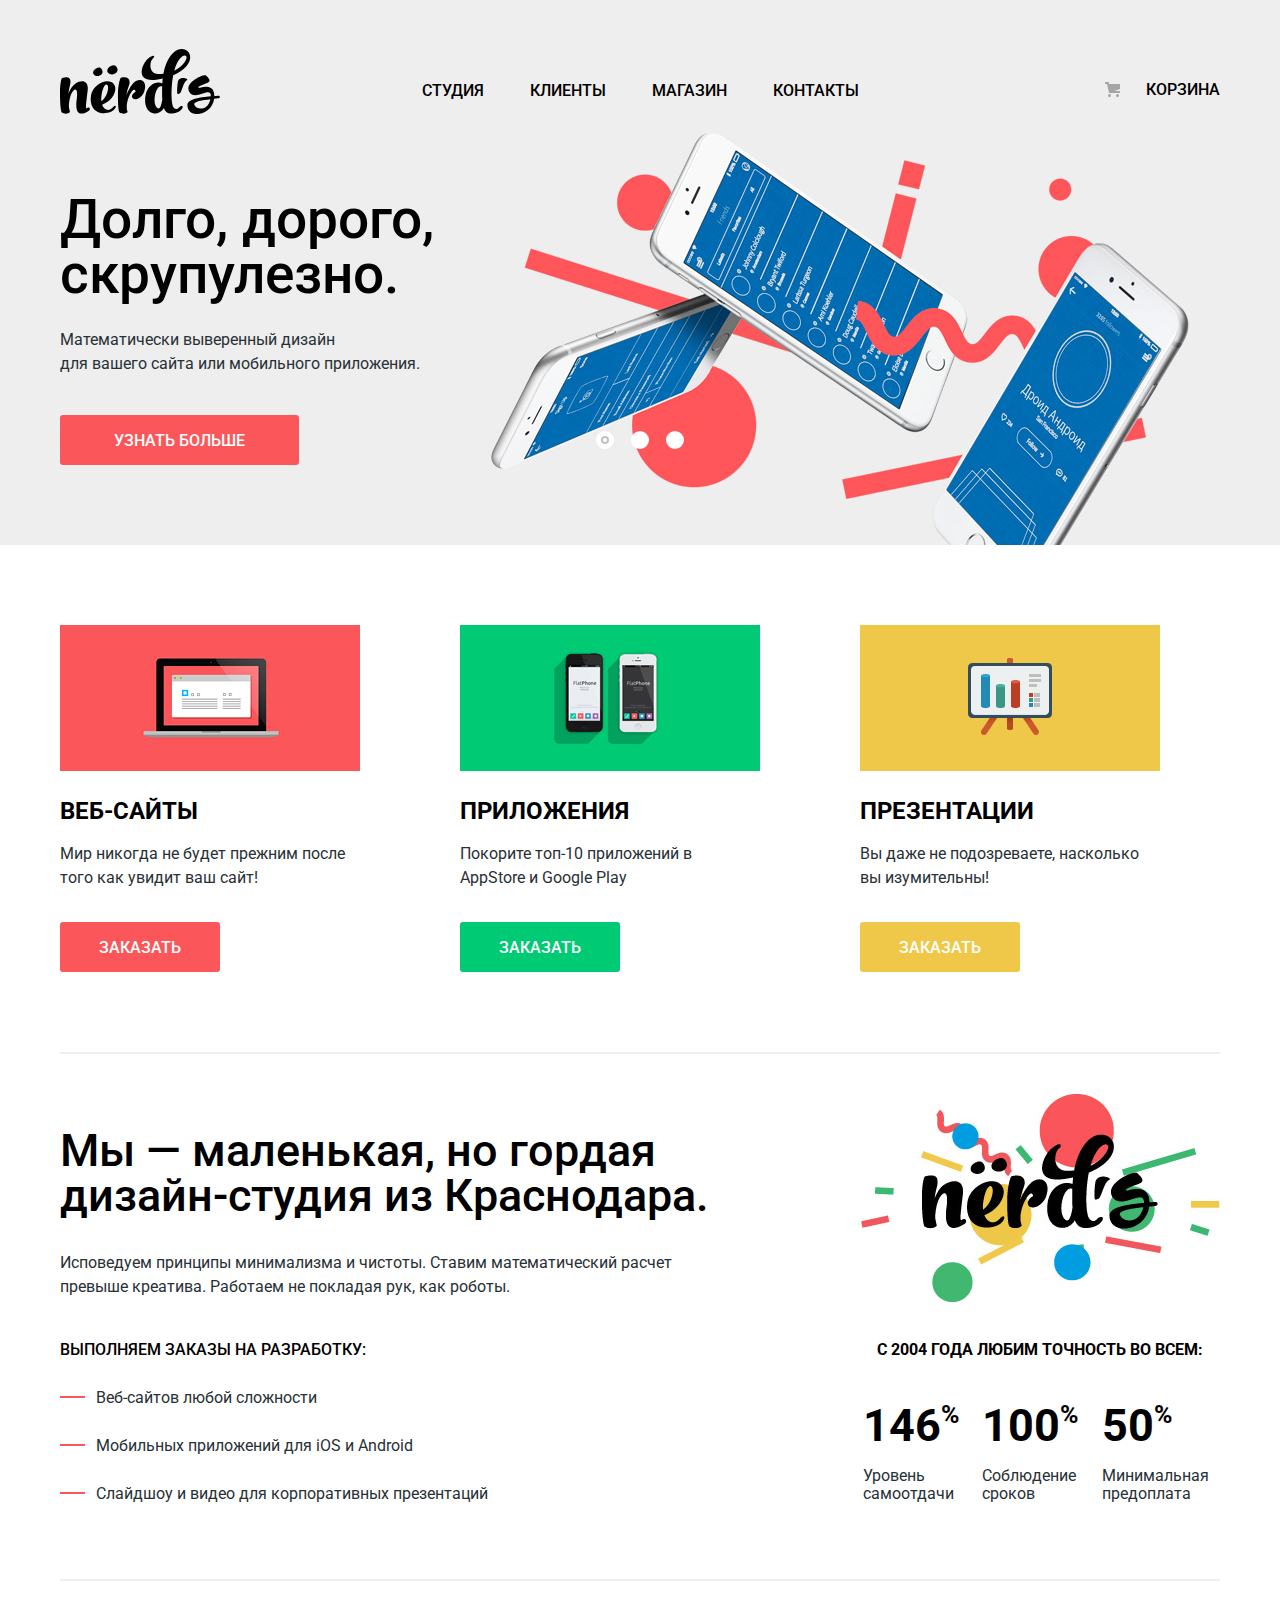
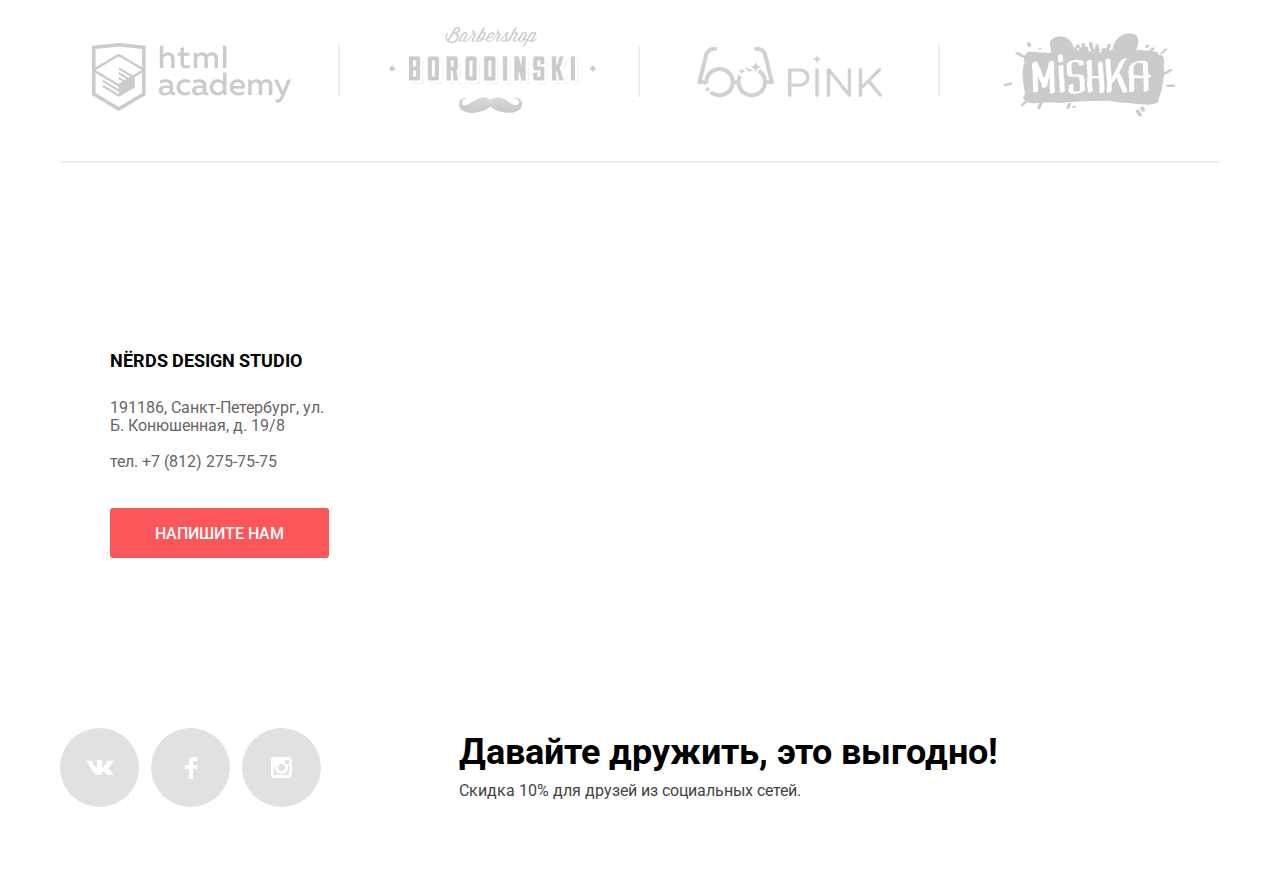
==== index.html @ f6a8e2bb "Исправила ошибку с валидатора" ====
<!DOCTYPE html>
<html lang="ru">

<head>
    <meta charset="utf-8">
    <title>HTML Academy: Нёрдс</title>
    <link rel="stylesheet" href="css/normalize.css">
    <link href="https://fonts.googleapis.com/css?family=Roboto:400,500,700" rel="stylesheet">
    <link rel="stylesheet" href="css/style.css">
</head>

<body>
    <header class="main-header">
        <nav class="main-navigation container">
            <a class="main-logo" href="index.html"><img src="img/logo.svg" alt="Логотип интернет-магазина «Нёрдс»"
                    width="160" height="65"></a>
            <ul class="main-navigation__list">
                <li class="main-navigation__item"><a class="main-navigation__link" href="studio.html">Студия</a></li>
                <li class="main-navigation__item"><a class="main-navigation__link" href="clientele.html">Клиенты</a>
                </li>
                <li class="main-navigation__item"><a class="main-navigation__link" href="inner.html">Магазин</a></li>
                <li class="main-navigation__item"><a class="main-navigation__link" href="contacts.html">Контакты</a>
                </li>
            </ul>
            <div class="main-navigation__cart">
                <a class="shop-basket" href="shop-basket.html">Корзина</a>
            </div>
        </nav>
        <section class="slider">
            <ul class="slider__main-list">
                <li class="slider__main-item slider__main-item_active">
                    <p class="slider__title title">Долго, дорого,<br>скрупулезно.</p>
                    <p class="slider__text slider__text_first">Математически выверенный дизайн<br>для вашего сайта или
                        мобильного
                        приложения.</p>
                    <a class="slider__button button" href="learn-more.html">Узнать больше</a>
                </li>
                <li class="slider__main-item">
                    <p class="slider__title title">Любим математику как никто другой</p>
                    <p class="slider__text slider__text_second">Никакого креатива, только математические формулы для
                        расчета
                        идеальных пропорций.</p>
                    <a class="slider__button button" href="learn-more.html">Узнать больше</a>
                </li>
                <li class="slider__main-item">
                    <p class="slider__title title">Только ночь,<br>только хардкор</p>
                    <p class="slider__text slider__text_third">Работать днем, как все? Мы против этого. Ближе к полуночи
                        работа
                        только начинается.</p>
                    <a class="slider__button button" href="learn-more.html">Узнать больше</a>
                </li>
            </ul>
            <ul class="slider__switch-list">
                <li class="slider__switch-item"><button class="slider__switch-button slider__switch-button_active"><span
                            class="visually-hidden">Первый слайд</span></button></li>
                <li class="slider__switch-item"><button class="slider__switch-button"><span
                            class="visually-hidden">Второй
                            слайд</span></button></li>
                <li class="slider__switch-item"><button class="slider__switch-button"><span
                            class="visually-hidden">Третий
                            слайд</span></button></li>
            </ul>
        </section>
    </header>
    <main class="main-main container">
        <h1 class="visually-hidden">Интернет-магазин «Нёрдс»</h1>

        <section class="services">
            <h2 class="visually-hidden">Услуги</h2>
            <ul class="services__list">
                <li class="services__item services__item_theme_sites">
                    <h3 class="services__title">Веб-сайты</h3>
                    <p class="services__text">Мир никогда не будет прежним после того как увидит ваш сайт!</p>
                    <a class="services__button button" href="order.html">Заказать</a>
                </li>
                <li class="services__item services__item_theme_apps">
                    <h3 class="services__title">Приложения</h3>
                    <p class="services__text">Покорите топ-10 приложений в AppStore и Google Play</p>
                    <a class="services__button button services__button_color_green" href="order.html">Заказать</a>
                </li>
                <li class="services__item services__item_theme_shows">
                    <h3 class="services__title">Презентации</h3>
                    <p class="services__text">Вы даже не подозреваете, насколько вы изумительны!</p>
                    <a class="services__button button services__button_color_yellow" href="order.html">Заказать</a>
                </li>
            </ul>
        </section>
        <div class="sections-row">
            <section class="about-us">
                <p class="about-us__slogan">Мы — маленькая, но гордая дизайн-студия из Краснодара.</p>
                <p class="about-us__mission">Исповедуем принципы минимализма и чистоты. Ставим математический расчет
                    превыше креатива. Работаем не покладая рук, как роботы.</p>
                <!-- Мне кажется, для нижнего <p> и списка нужен свой общий блок -->
                <p class="about-us__services-desc">Выполняем заказы на разработку:</p>
                <ul class="about-us__services-list">
                    <li class="about-us__services-item">Веб-сайтов любой сложности</li>
                    <li class="about-us__services-item">Мобильных приложений для iOS и Android</li>
                    <li class="about-us__services-item">Слайдшоу и видео для корпоративных презентаций</li>
                </ul>
            </section>
            <section class="statistic">
                <img class="logo-two" src="img/logo-color.jpg" width="360" height="208"
                    alt="Цветной логотип интернет-магазина «Нёрдс»">
                <table class="statistic__table">
                    <caption class="statistic__table-title">С 2004 года любим точность во всем:</caption>
                    <tr class="statistic__row">
                        <td class="statistic__cell">146<span class="statistic__percent">%</span></td>
                        <td class="statistic__cell">100<span class="statistic__percent">%</span></td>
                        <td class="statistic__cell">50<span class="statistic__percent">%</span></td>
                    </tr>
                    <tr class="statistic__table-row">
                        <th class="statistic__cell-head">Уровень самоотдачи</th>
                        <th class="statistic__cell-head">Соблюдение сроков</th>
                        <th class="statistic__cell-head">Минимальная предоплата</th>
                    </tr>
                </table>
            </section>
        </div>
        <section class="partners">
            <ul class="partners__list">
                <li class="partners__item"><a href="https://htmlacademy.ru/intensive/htmlcss"
                        class="partners__link"><img class="partners__logo" src="img/htmlacademy-logo.png"
                            alt="Логотип сайта Html-Academy" width="260" height="180"></a></li>
                <li class="partners__item"><a href="https://borodinski.ru" class="partners__link"><img
                            class="partners__logo" src="img/borodinski-logo.png"
                            alt="Логотип сайта барбершопа Бородинский" width="260" height="180"></a>
                </li>
                <li class="partners__item"><a href="https://pink-up.ru" class="partners__link"><img
                            class="partners__logo" src="img/pinkup-logo.png" alt="Логотип Pink UP" width="260"
                            height="180"></a></li>
                <li class="partners__item"><a href="https://mishka.ru" class="partners__link"><img
                            class="partners__logo" src="img/mishka-logo.png" alt="Логотип сайта MISHKA" width="260"
                            height="180"></a></li>
            </ul>
        </section>
    </main>
    <footer class="main-footer">
        <section class="map">
            <iframe aria-label="Адрес компании: Санкт-Петербург, ул. Б. Конюшенная, д. 19/8" class="location"
                src="https://www.google.com/maps/embed?pb=!1m18!1m12!1m3!1d1998.6037872533261!2d30.320858715892275!3d59.93871648187617!2m3!1f0!2f0!3f0!3m2!1i1024!2i768!4f13.1!3m3!1m2!1s0x4696310fca145cc1%3A0x42b32648d8238007!2z0JHQvtC70YzRiNCw0Y8g0JrQvtC90Y7RiNC10L3QvdCw0Y8g0YPQuy4sIDE5LzgsINCh0LDQvdC60YIt0J_QtdGC0LXRgNCx0YPRgNCzLCAxOTExODY!5e0!3m2!1sru!2sru!4v1552822293714"
                 style="border:0" allowfullscreen>
            </iframe>
            <address class="write-us">
                <p class="write-us__title">NЁRDS DESIGN STUDIO</p>
                <p class="write-us__contacts">
                    191186, Санкт-Петербург,
                    ул. Б. Конюшенная, д. 19/8
                </p>
                <p class="write-us__phone">
                    <a class="write-us__phone-link" href="tel:+78122757575">тел. +7 (812) 275-75-75</a>
                </p>
                <a class="write-us__link button" href="">Напишите нам</a>
            </address>
        </section>
        <div class="main-footer__info container">
            <ul class="social-list">
                <li class="social-list__item"><a href="https://vk.com/nerds" class="social-list__link">
                        <svg version="1.1" id="Layer_1" xmlns="http://www.w3.org/2000/svg"
                            xmlns:xlink="http://www.w3.org/1999/xlink" x="0px" y="0px" width="26px" height="15px"
                            viewBox="0 0 26 15" enable-background="new 0 0 26 15" xml:space="preserve" fill="#FFFFFF">
                            <path d="M16.138,11.51c0.956-0.309,2.18,2.04,3.483,2.939c0.978,0.681,1.727,0.534,1.727,0.534l3.473-0.05
                        c0,0,1.815-0.112,0.957-1.554c-0.071-0.12-0.503-1.069-2.585-3.022c-2.177-2.043-1.882-1.712,0.739-5.244
                        c1.597-2.153,2.236-3.468,2.036-4.028c-0.192-0.539-1.365-0.399-1.365-0.399L20.69,0.713c-0.381,0.001-0.704,0.119-0.851,0.515
                        c-0.003,0.004-0.621,1.666-1.445,3.079c-1.741,2.989-2.436,3.148-2.724,2.961c-0.661-0.433-0.494-1.737-0.494-2.664
                        c0-2.897,0.432-4.105-0.846-4.417c-0.427-0.104-0.739-0.172-1.828-0.182c-1.392-0.021-2.574,0-3.244,0.329
                        c-0.445,0.223-0.786,0.712-0.579,0.74c0.26,0.035,0.843,0.16,1.155,0.586c0.401,0.552,0.389,1.789,0.389,1.789
                        s0.229,3.411-0.54,3.834c-0.528,0.29-1.25-0.302-2.803-3.016C6.087,2.879,5.488,1.345,5.488,1.345S5.372,1.06,5.162,0.904
                        C4.912,0.719,4.562,0.66,4.562,0.66L0.848,0.684c0,0-0.558,0.016-0.763,0.262C-0.097,1.164,0.07,1.614,0.07,1.614
                        s2.909,6.881,6.203,10.347c3.02,3.182,6.452,2.971,6.452,2.971h1.555c0,0,0.469-0.054,0.709-0.312
                        c0.224-0.24,0.214-0.691,0.214-0.691S15.172,11.82,16.138,11.51z" />
                        </svg>
                        <span class="visually-hidden">Вконтакте</span></a>
                </li>
                <li class="social-list__item"><a href="https://facebook.com/nerds" class="social-list__link">
                        <svg version="1.1" id="Layer_2" xmlns="http://www.w3.org/2000/svg"
                            xmlns:xlink="http://www.w3.org/1999/xlink" x="0px" y="0px" width="12px" height="22px"
                            viewBox="0 0 12 22" enable-background="new 0 0 12 22" xml:space="preserve" fill="#FFFFFF">
                            <path d="M12,4V0H8C5.791,0,4,1.791,4,4v4H0v4h4v10h4V12h4V8H8V4H12z" />
                        </svg>
                        <span class="visually-hidden">Фэйсбук</span></a>
                </li>
                <li class="social-list__item"><a href="https://instagram.com/nerds" class="social-list__link">
                        <svg enable-background="new 0 0 21 21" height="21" viewBox="0 0 21 21" width="21"
                            xmlns="http://www.w3.org/2000/svg" fill="#ffffff">
                            <path
                                d="m18 0h-15c-1.65 0-3 1.35-3 3v15c0 1.65 1.35 3 3 3h15c1.65 0 3-1.35 3-3v-15c0-1.65-1.35-3-3-3zm-7.5 7c1.93 0 3.5 1.57 3.5 3.5s-1.57 3.5-3.5 3.5-3.5-1.57-3.5-3.5 1.57-3.5 3.5-3.5zm7.5 11h-15v-9h1.181c-.114.482-.181.983-.181 1.5 0 3.59 2.91 6.5 6.5 6.5s6.5-2.91 6.5-6.5c0-.517-.066-1.018-.181-1.5h1.181zm0-11h-4v-4h4z" />
                        </svg>
                        <span class="visually-hidden">Инстаграм</span></a></li>
            </ul>
            <p class="main-footer__sale">
                <strong class="main-footer__sale-title">Давайте дружить, это выгодно!</strong>
                <span class="main-footer__sale-text">Скидка 10% для друзей из социальных сетей.</span>
            </p>
        </div>
    </footer>
    <section class="modal-feedback">
        <h2 class="modal-feedback__title">Напишите нам</h2>
        <button class="modal-feedback__close">
            <span class="visually-hidden">Закрыть</span>
        </button>
        <form class="modal-feedback__form" action="https://echo.htmlacademy.ru" method="post">
            <div class="modal-feedback__user">
                <p class="modal-feedback__user-name">
                    <label class="modal-feedback__label" for="user-name">Ваше имя:</label>
                    <input class="modal-feedback__name-input input" id="user-name" type="text" name="name"
                        placeholder="Имя Фамилия">
                </p>
                <p class="modal-feedback__user-email">
                    <label class="modal-feedback__label" for="user-email">Ваш e-mail:</label>
                    <input class="modal-feedback__name-input input" id="user-email" type="text" name="email"
                        placeholder="email@example.com">
                </p>
            </div>
            <p class="modal-feedback__text">
                <label class="modal-feedback__label" for="user-text">Текст письма:</label>
                <textarea class="modal-feedback__textarea textarea" id="user-text" name="text"
                    placeholder="В свободной форме"></textarea>
            </p>
            <button class="modal-feedback__button button" type="submit">Отправить</button>
        </form>
    </section>
</body>

</html>
---- css/style.css ----
body {
    margin: 0;
    padding: 0;
    font-family: "Roboto", Arial, sans-serif;
    font-size: 16px;
    line-height: 24px;
    font-weight: 400;
    color: #283136;
    background-color: #ffffff;
    min-width: 1200px;
}

.visually-hidden {
    position: absolute;
    clip: rect(1px 1px 1px 1px);
    clip: rect(1px, 1px, 1px, 1px);
    padding: 0;
    border: 0;
    height: 1px;
    width: 1px;
    overflow: hidden;
}

img {
    max-width: 100%;
    height: auto;
}

a {
    text-decoration: none;
}

.container {
    width: 1160px;
    margin: 0 auto;
    padding: 0 20px;
}

.input, .textarea {
    line-height: 18px;
    outline: none;
    background-color: transparent;
    border: 2px solid #d7dcde;
    border-radius: 3px;
}

.textarea {
    resize: none;
}

.input:hover, .textarea:hover {
    border: 2px solid #b4b9bb;
}

.input:focus, .textarea:focus {
    border: 2px solid #000000;
}

.input::-webkit-input-placeholder, .textarea::-webkit-input-placeholder {
    color: #afafaf;
}

.input:-ms-input-placeholder, .textarea:-ms-input-placeholder {
    color: #afafaf;
}

.input::-ms-input-placeholder, .textarea::-ms-input-placeholder {
    color: #afafaf;
}

.input::placeholder, .textarea::placeholder {
    color: #afafaf;
}

.input:focus::-webkit-input-placeholder, .textarea:focus::-webkit-input-placeholder {
    color: #444444;
}

.input:focus:-ms-input-placeholder, .textarea:focus:-ms-input-placeholder {
    color: #444444;
}

.input:focus::-ms-input-placeholder, .textarea:focus::-ms-input-placeholder {
    color: #444444;
}

.input:focus::placeholder, .textarea:focus::placeholder {
    color: #444444;
}

.button {
    line-height: 18px;
    color: #ffffff;
    font-weight: 500;
    text-align: center;
    text-transform: uppercase;
    vertical-align: middle;
    outline: none;
    background-color: #fb565a;
    border-radius: 3px;
    border: none;
    padding: 17px 39px 15px 39px;
    display: inline-block;
    cursor: pointer;
    word-break: break-all;
    vertical-align: middle;
}

.button:hover, .button:focus {
    background-color: #e74246;
}

.button:active {
    color: rgba(255, 255, 255, 0.3);
    -webkit-box-shadow: inset 0px 3px 0 0 rgba(0, 1, 1, 0.1);
            box-shadow: inset 0px 3px 0 0 rgba(0, 1, 1, 0.1);
    background-color: #d7373b;
}

.main-header {
    background-color: #eeeeee;
}

.main-navigation {
    line-height: 30px;
    font-weight: 500;
    color: #000000;
    text-transform: uppercase;
    display: -webkit-box;
    display: -ms-flexbox;
    display: flex;
    padding-top: 49px;
}

.main-logo {
    width: 160px;
    height: 65px;
    margin-right: 202px;
}

.main-logo:hover, .main-logo:focus {
    opacity: 0.8;
}

.main-logo:active {
    opacity: 0.3;
}

.main-navigation__list {
    list-style: none;
    display: -webkit-box;
    display: -ms-flexbox;
    display: flex;
    margin: 0;
    padding: 0;
    width: 658px;
    padding-top: 27px;
    -ms-flex-wrap: wrap;
        flex-wrap: wrap;
}

.main-navigation__item {
    padding-right: 46px;
}

.main-navigation__item:last-child {
    padding-right: 0;
}

.main-navigation__item_active .main-navigation__link {
    border-bottom: 2px solid #fb565a;
    padding-bottom: 8px;
}

.main-navigation__link, .shop-basket {
    color: #000000;
    word-break: break-all;
}

.main-navigation__link:hover, .main-navigation__link:focus, .shop-basket:hover, .shop-basket:focus {
    color: #fb565a;
}

.main-navigation__link:active, .shop-basket:active {
    color: #e1e1e1;
}

.main-navigation__item_active .main-navigation__link {
    color: #000000;
}

.main-navigation__cart {
    padding-top: 26px;
    width: 140px;
    margin-left: auto;
    text-align: right;
}

.shop-basket {
    display: inline-block;
    position: relative;
    padding-left: 41px;
    vertical-align: top;
}

.shop-basket::before {
    content: "";
    background-image: url(../img/cart-icon.svg);
    width: 15px;
    height: 15px;
    background-repeat: no-repeat;
    position: absolute;
    left: 0;
    top: 7px;
}

.slider {
    position: relative;
}

.slider__main-list {
    list-style: none;
    width: 1160px;
    margin: 0 auto;
    padding: 0 20px;
}

.title {
    font-size: 55px;
    line-height: 55px;
    font-weight: 500;
    color: #000000;
}

.slider__main-item {
    display: none;
    background-repeat: no-repeat;
    background-position: right;
    padding-top: 78px;
    padding-bottom: 80px;
}

.slider__main-item_active {
    display: block;
}

.slider__main-item:nth-child(1) {
    background-image: url(../img/slide1.jpg);
}

.slider__main-item:nth-child(2) {
    background-image: url(../img/slide2.jpg);
}

.slider__main-item:nth-child(3) {
    background-image: url(../img/slide3.jpg);
}

.slider__title {
    margin-top: 0;
    margin-bottom: 26px;
    width: 540px;
}

.slider__text {
    margin: 0;
    margin-bottom: 39px;
}

.slider__text_first {
    width: 365px;
}

.slider__text_second {
    width: 415px;
}

.slider__text_third {
    width: 350px;
}

.slider__button {
    padding-left: 54px;
    padding-right: 54px;
}

.slider__switch-list {
    list-style: none;
    position: absolute;
    display: -webkit-box;
    display: -ms-flexbox;
    display: flex;
    padding: 0;
    margin: 0;
    bottom: 90px;
    left: 50%;
    -webkit-transform: translateX(-50%);
        -ms-transform: translateX(-50%);
            transform: translateX(-50%);
}

.slider__switch-item {
    margin-right: 17px;
}

.slider__switch-item:last-child {
    margin-right: 0;
}

.slider__switch-button {
    width: 18px;
    height: 18px;
    background-color: #ffffff;
    border: none;
    border-radius: 50%;
    position: relative;
    cursor: pointer;
}

.slider__switch-button_active::before {
    content: "";
    position: absolute;
    width: 8px;
    height: 8px;
    border: 2px solid #c1c1c1;
    border-radius: 50%;
    -webkit-box-sizing: border-box;
            box-sizing: border-box;
    top: 5px;
    left: 5px;
}

.services {
    padding: 80px 0;
    border-bottom: 2px solid #eeeeee;
}

.services__list {
    list-style: none;
    display: -webkit-box;
    display: -ms-flexbox;
    display: flex;
    padding: 0;
    margin: 0;
    -ms-flex-wrap: wrap;
        flex-wrap: wrap;
}

.services__item {
    width: 300px;
    margin-right: 100px;
    padding-top: 171px;
}

.services__item:nth-child(3n) {
    margin-right: 0;
}

.services__item:nth-child(n+4) {
    margin-top: 40px;
}

.services__item_theme_sites {
    background-image: url(../img/illustration-1.jpg);
    background-repeat: no-repeat;
}

.services__item_theme_apps {
    background-image: url(../img/illustration-2.jpg);
    background-repeat: no-repeat;
}

.services__item_theme_shows {
    background-image: url(../img/illustration-3.jpg);
    background-repeat: no-repeat;
}

.services__title {
    font-size: 24px;
    line-height: 30px;
    text-transform: uppercase;
    font-weight: 700;
    color: #000000;
    margin: 0;
    margin-bottom: 16px;
}

.services__text {
    margin: 0;
    margin-bottom: 32px;
}

.services__button_color_green {
    background-color: #00ca74;
}

.services__button_color_green:focus, .services__button_color_green:hover {
    background-color: #00bc6c;
}

.services__button_color_green:active {
    color: #74c69a;
    background-color: #00aa62;
}

.services__button_color_yellow {
    background-color: #efc84a;
}

.services__button_color_yellow:focus, .services__button_color_yellow:hover {
    background-color: #eab534;
}

.services__button_color_yellow:active {
    color: #edc47c;
    background-color: #e5a722;
}

.sections-row {
    display: -webkit-box;
    display: -ms-flexbox;
    display: flex;
    -webkit-box-pack: justify;
        -ms-flex-pack: justify;
            justify-content: space-between;
    border-bottom: 2px solid #eeeeee;
    padding-bottom: 73px;
}

.about-us {
    width: 660px;
    padding-top: 74px;
}

.about-us__slogan {
    font-size: 45px;
    line-height: 45px;
    font-weight: 500;
    color: #000000;
    margin: 0;
    margin-bottom: 33px;
}

.about-us__mission {
    margin-top: 0;
    margin-bottom: 39px;
}

.about-us__services-desc {
    text-transform: uppercase;
    font-weight: 500;
    color: #000000;
    margin-top: 0;
    margin-bottom: 24px;
}

.about-us__services-list {
    list-style: none;
    margin: 0;
    padding: 0;
}

.about-us__services-item {
    margin-bottom: 24px;
    padding-left: 36px;
    position: relative;
}

.about-us__services-item:last-child {
    margin-bottom: 0;
}

.about-us__services-item::before {
    content: "";
    width: 25px;
    height: 2px;
    background-color: #fb565a;
    position: absolute;
    left: 0;
    top: 10px;
}

.statistic {
    width: 360px;
    padding-top: 40px;
    display: -webkit-box;
    display: -ms-flexbox;
    display: flex;
    -webkit-box-orient: vertical;
    -webkit-box-direction: normal;
        -ms-flex-direction: column;
            flex-direction: column;
}

.logo-two {
    width: 360px;
    height: 208px;
    margin-bottom: 36px;
}

.statistic__table {
    table-layout: fixed;
    width: 100%;
}

.statistic__table-title {
    font-weight: 700;
    text-transform: uppercase;
    color: #000000;
    margin-bottom: 37px;
}

.statistic__row {
    color: #000000;
}

.statistic__cell {
    font-size: 45px;
    line-height: 47px;
    font-weight: 700;
    padding-bottom: 15px;
}

.statistic__percent {
    font-size: 25px;
    line-height: 26px;
    font-weight: 700;
    vertical-align: top;
}

.statistic__cell-head {
    line-height: 18px;
    font-weight: 400;
    text-align: left;
}

.partners {
    border-bottom: 2px solid #eeeeee;
    margin-bottom: 80px;
}

.partners__list {
    list-style: none;
    display: -webkit-box;
    display: -ms-flexbox;
    display: flex;
    padding: 0;
    margin: 0;
    -ms-flex-wrap: wrap;
        flex-wrap: wrap;
}

.partners__item {
    position: relative;
    margin-right: 40px;
}

.partners__item:nth-child(4n) {
    margin-right: 0;
}

.partners__item::after {
    content: "";
    width: 2px;
    height: 52px;
    background-color: #eeeeee;
    position: absolute;
    right: -20px;
    top: 64px;
}

.partners__item:last-child::after, .partners__item:nth-child(4n)::after {
    display: none;
}

.partners__link {
    opacity: 0.2;
    display: block;
}

.partners__link:hover, .partners__link:focus {
    opacity: 1;
}

.partners__link:active {
    opacity: 0.1;
}

.partners__logo {
    display: block;
}

.map {
    position: relative;
}

.location {
    height: 416px;
    width: 100%;
    display: block;
}

.write-us {
    position: absolute;
    width: 319px;
    background: #ffffff;
    padding: 49px 50px 47px;
    top: 54px;
    left: 50%;
    margin-left: -580px;
    -webkit-box-sizing: border-box;
            box-sizing: border-box;
    font-style: normal;
}

.write-us__title {
    font-size: 18px;
    line-height: 30px;
    font-weight: 700;
    color: #000000;
    margin: 0;
    margin-bottom: 23px;
}

.write-us__contacts {
    line-height: 18px;
    color: #666666;
    margin: 0;
    margin-bottom: 15px;
}

.write-us__phone {
    margin: 0;
    margin-bottom: 34px;
}

.write-us__phone-link {
    color: #666666;
}

.write-us__link {
    display: block;
}

.social-list {
    list-style: none;
}

.social-list__link {
    color: #283136;
}

.main-footer__sale-title {
    font-size: 36px;
    line-height: 36px;
    color: #000000;
}

.main-footer__sale-text {
    line-height: 22px;
    color: #444444;
}

.modal-feedback {
    -webkit-box-shadow: 0px 20px 40px 0 rgba(0, 1, 1, 0.75);
            box-shadow: 0px 20px 40px 0 rgba(0, 1, 1, 0.75);
    width: 960px;
    padding-top: 67px;
    padding-right: 100px;
    padding-left: 100px;
    padding-bottom: 84px;
    -webkit-box-sizing: border-box;
            box-sizing: border-box;
    position: fixed;
    left: 50%;
    margin-left: -480px;
    top: 50px;
    background-color: #ffffff;
}

.modal-feedback__title {
    font-size: 45px;
    line-height: 45px;
    color: #000000;
    margin: 0;
    margin-bottom: 42px;
}

.modal-feedback__close {
    position: absolute;
    background-image: url(../img/close-cross.svg);
    top: 78px;
    right: 90px;
    width: 21px;
    height: 21px;
    background-repeat: no-repeat;
    border: none;
    background-color: transparent;
    cursor: pointer;
}

.modal-feedback__close:hover {
    background-image: url(../img/close-cross-hover.svg);
}

.modal-feedback__close:active {
    background-image: url(../img/close-cross-active.svg);
}

.modal-feedback__user {
    display: -webkit-box;
    display: -ms-flexbox;
    display: flex;
    -webkit-box-pack: justify;
        -ms-flex-pack: justify;
            justify-content: space-between;
    margin-bottom: 34px;
}

.modal-feedback__user-name {
    margin: 0;
    margin-right: 40px;
}

.modal-feedback__name-input {
    width: 360px;
    height: 50px;
    -webkit-box-sizing: border-box;
            box-sizing: border-box;
    padding: 13px;
}

.modal-feedback__user-email {
    margin: 0;
}

.modal-feedback__text {
    margin: 0;
    margin-bottom: 41px;
}

.modal-feedback__textarea {
    width: 760px;
    height: 118px;
    -webkit-box-sizing: border-box;
            box-sizing: border-box;
    padding: 13px;
}

.modal-feedback__label {
    line-height: 18px;
    font-weight: 700;
    color: #000000;
    margin-bottom: 8px;
    display: block;
}

/* Стили для страницы inner.html */

.page-title {
    text-align: center;
    padding: 0;
    padding-top: 79px;
    padding-bottom: 108px;
    margin: 0;
    background-color: #eeeeee;
}

.main-shop {
    margin-top: 55px;
}

.sort {
    display: -webkit-box;
    display: -ms-flexbox;
    display: flex;
    margin-bottom: 48px;
}

.sort__list {
    display: -webkit-box;
    display: -ms-flexbox;
    display: flex;
    margin: 0;
    padding: 0;
    margin-left: auto;
}

.sort__title, .filter__title {
    font-size: 18px;
    line-height: 30px;
    text-transform: uppercase;
    color: #000000;
    font-weight: 700;
    margin: 0;
    padding: 0;
}

.sort__item {
    list-style: none;
    margin-right: 26px;
}

.sort__item:last-child {
    margin-right: 0;
}

.sort__link {
    font-size: 14px;
    line-height: 18px;
    text-transform: uppercase;
    color: #cacaca;
}

.sort__link_asc {
    width: 0;
    height: 0;
    border-left: 6px solid transparent;
    border-right: 6px solid transparent;
    border-top: 12px solid #ededed;
    display: block;
}

.sort__link_desc {
    width: 0;
    height: 0;
    border-left: 6px solid transparent;
    border-right: 6px solid transparent;
    border-bottom: 12px solid #ededed;
    display: block;
}

.sort__link_asc:hover, .sort__link_desc:hover {
    border-top-color: #a6a6a6;
    border-bottom-color: #a6a6a6;
}

.sort__link_asc:active, .sort__link_asc-active {
    border-top: 12px solid #231f20;
}

.sort__link_desc:active, .sort__link_desc-active {
    border-bottom: 12px solid #231f20;
}

.sort__link:hover, .sort__link:focus {
    color: #8d8d8d;
}

.sort__link:active, .sort__link_active {
    color: #000000;
}

.sort__order {
    display: -webkit-box;
    display: -ms-flexbox;
    display: flex;
    margin: 0;
    padding: 0;
    margin-left: 46px;
    padding-top: 7px;
}

.sort__order-item {
    list-style: none;
    margin-right: 18px;
}

.sort__order-item:last-child {
    margin-right: 0;
}

.fieldset {
    border: none;
    margin: 0;
    padding: 0;
}

.filter {
    width: 260px;
}

.filter__price {
    margin-bottom: 54px;
}

.filter__price-block {
    width: 261px;
    height: 81px;
    background-color: #eeeeee;
    display: -webkit-box;
    display: -ms-flexbox;
    display: flex;
    -webkit-box-align: center;
        -ms-flex-align: center;
            align-items: center;
    border-radius: 2px;
    margin-bottom: 13px;
}

.filter__price-range {
    width: 219px;
    height: 2px;
    background-color: #d7dcde;
    position: relative;
    margin: 0 auto;
}

.filter__price-selected {
    width: 152px;
    height: 2px;
    position: absolute;
    background-color: #00ca74;
    display: -webkit-box;
    display: -ms-flexbox;
    display: flex;
    -webkit-box-align: center;
        -ms-flex-align: center;
            align-items: center;
}

.filter__price-level {
    position: absolute;
    width: 20px;
    height: 23px;
    background-image: url(../img/filter-button.png);
    background-repeat: no-repeat;
    background-color: transparent;
    border: none;
    cursor: pointer;
}

.filter__price-lever-one {
    left: 0px;
}

.filter__price-lever-two {
    right: 0px;
}

.filter__price-start {
    margin: 0;
}

.filter__price-finish {
    margin: 0;
}

.filter__price-title {
    margin-bottom: 48px;
}

.filter__price-span {
    display: -webkit-box;
    display: -ms-flexbox;
    display: flex;
    -webkit-box-pack: justify;
        -ms-flex-pack: justify;
            justify-content: space-between;
}

.filter__price-label {
    line-height: 22px;
    text-transform: uppercase;
    padding-right: 8px;
}

.filter__price-text {
    width: 80px;
    height: 38px;
    background-color: #eeeeee;
    border: none;
    padding: 0;
    text-align: center;
    border-radius: 2px;
    color: #283136;
}

.filter__grid-title {
    margin-bottom: 16px;
}

.filter__list {
    list-style: none;
    line-height: 20px;
    margin: 0;
    padding: 0;
}

.filter__grid {
    margin-bottom: 45px;
}

.filter__grid-item {
    margin-bottom: 20px;
}

.filter__grid-item:last-child {
    margin-bottom: 0;
}

.filter__grid-label {
    position: relative;
}

.filter__grid-label::before {
    content: "";
    width: 25px;
    height: 25px;
    border-radius: 50%;
    border: 4px solid #a6a6a6;
    -webkit-box-sizing: border-box;
            box-sizing: border-box;
    display: block;
    position: absolute;
    left: 1px;
    top: -3px
}

.filter__grid-label::after {
    content: "";
    width: 9px;
    height: 9px;
    background-color: #a6a6a6;
    -webkit-box-sizing: border-box;
            box-sizing: border-box;
    display: block;
    position: absolute;
    left: 9px;
    border-radius: 50%;
    top: 5px;
    display: none;
}

.filter__grid-radio:checked+.filter__grid-label:after {
    display: block;
}

.filter__grid-radio:checked+.filter__grid-label:hover::after {
    display: block;
    background-color: #4d4d4d;
}

.filter__grid-radio:disabled+.filter__grid-label {
    opacity: 0.3;
    border-color: #ededed;
}

.filter__grid-radio:checked:disabled+.filter__grid-label:hover::after {
    display: block;
    background-color: #ededed;
}

.filter__grid-radio:disabled+.filter__grid-label::before {
    border-color: #ededed;
}

.filter__input:focus+.filter__label {
    outline-color: rgb(77, 144, 254);
    outline-offset: -2px;
    outline-style: auto;
    outline-width: 5px;
}

.filter__grid-label:hover::before {
    border: 4px solid #4d4d4d;
}

.filter__label {
    padding-left: 37px;
    cursor: pointer;
}

.filter__feature {
    margin-bottom: 49px;
}

.filter__feature-item {
    margin-bottom: 20px;
}

.filter__feature-item:last-child {
    margin-bottom: 0;
}

.filter__feature-title {
    margin-bottom: 16px;
}

.filter__feature-label {
    position: relative;
}

.filter__feature-label::before {
    content: "";
    width: 27px;
    height: 23px;
    background-image: url(../img/checkbox-off.svg);
    -webkit-box-sizing: border-box;
            box-sizing: border-box;
    display: block;
    position: absolute;
    left: 1px;
    top: -2px;
    background-repeat: no-repeat;
}

.filter__feature-label:hover::before {
    background-image: url(../img/checkbox-hover.svg);
}

.filter__feature-checkbox:checked+.filter__feature-label:before {
    background-image: url(../img/checkbox-on.svg);
}

.filter__feature-checkbox:checked+.filter__feature-label:hover::before {
    background-image: url(../img/checkbox-on-hover.svg);
}

.filter__feature-checkbox:disabled+.filter__feature-label {
    opacity: 0.3;
}

.filter__feature-checkbox:checked:disabled+.filter__feature-label:hover::before {
    background-image: url(../img/checkbox-on.svg);
}

.filter__feature-checkbox:disabled+.filter__feature-label:hover::before {
    background-image: url(../img/checkbox-off.svg);
}

.filter__button {
    color: #000000;
    background-color: #eeeeee;
    width: 100%;
}

.filter__button:hover, .filter__button:focus {
    color: #000000;
    background-color: #dfdfdf;
}

.button_gray:active {
    color: #a9a9a9;
    -webkit-box-shadow: inset 0px 3px 0 0 rgba(0, 1, 1, 0.1);
            box-shadow: inset 0px 3px 0 0 rgba(0, 1, 1, 0.1);
    background-color: #d5d5d5;
}

.catalog {
    display: -webkit-box;
    display: -ms-flexbox;
    display: flex;
    -webkit-box-pack: justify;
        -ms-flex-pack: justify;
            justify-content: space-between;
}

.catalog__wrap-right {
    width: 760px;
    -webkit-box-ordinal-group: 2;
        -ms-flex-order: 1;
            order: 1;
}

.catalog-list {
    list-style: none;
    display: -webkit-box;
    display: -ms-flexbox;
    display: flex;
    -ms-flex-wrap: wrap;
        flex-wrap: wrap;
    -webkit-box-pack: end;
        -ms-flex-pack: end;
            justify-content: flex-end;
    margin: 0;
    padding: 0;
    margin-bottom: 28px;
}

.catalog-item {
    margin-bottom: 33px;
}

.product::before {
    content: "";
    width: 100%;
    height: 40px;
    background-image: url(../img/browser.png);
    display: block;
    opacity: 0.12;
}

.catalog-item:last-child {
    margin-bottom: 0;
}

.catalog-item:nth-child(2n) {
    margin-left: 40px;
}

.product {
    width: 360px;
    position: relative;
}

.product__img {
    border: 1px solid #e5e5e5;
    display: block;
}

.product__desc {
    background-color: #eeeeee;
    position: absolute;
    width: 100%;
    bottom: 0;
    padding: 27px 60px 43px;
    -webkit-box-sizing: border-box;
            box-sizing: border-box;
    z-index: -1;
}

.product:hover .product__desc, .product:focus-within .product__desc {
    z-index: 0;
}

.product:hover::before, .product:focus-within::before {
    opacity: 1;
}

.product__desc-name {
    text-align: center;
    margin: 0;
    padding: 0;
    margin-bottom: 15px;
}

.product__link {
    font-size: 18px;
    line-height: 30px;
    font-weight: 700;
    color: #000000;
}

.product__desc-text {
    line-height: 18px;
    color: #666666;
    text-align: center;
    margin: 0;
    -o-text-overflow: ellipsis;
       text-overflow: ellipsis;
    margin-bottom: 30px;
    max-height: 150px;
    overflow-y: auto;
}

.product__desc-button {
    text-align: center;
    margin: 0;
    padding: 0;
}

.product__desc-button button {
    width: 200px;
}

.pagination-list {
    list-style: none;
    margin: 0;
    padding: 0;
    display: -webkit-box;
    display: -ms-flexbox;
    display: flex;
    padding-bottom: 60px;
    -ms-flex-wrap: wrap;
        flex-wrap: wrap;
}

.pagination-list__item {
    margin-right: 10px;
}

.pagination-list__number {
    max-width: 70px;
}

.pagination-list__item:last-child {
    margin-right: 0;
}

.pagination-list__link-next {
    width: 260px;
    -webkit-box-sizing: border-box;
            box-sizing: border-box;
}

.button_gray {
    color: #000000;
    background-color: #eeeeee;
    padding: 13px 18px;
    border: 3px solid #eeeeee;
    word-break: break-all;
}

.button_gray:hover, .button_gray:focus {
    color: #000000;
    background-color: #dfdfdf;
    border-color: #dfdfdf;
}

.button_gray:active {
    color: #a9a9a9;
    -webkit-box-shadow: inset 0px 3px 0 0 rgba(0, 1, 1, 0.1);
            box-shadow: inset 0px 3px 0 0 rgba(0, 1, 1, 0.1);
    background-color: #d5d5d5;
    border-color: #d5d5d5;
}

.button_gray-active, .button_gray-active:hover, .button_gray-active:focus, .button_gray-active:active {
    background-color: transparent;
    border: 3px solid #dbdbdb;
    -webkit-box-sizing: border-box;
            box-sizing: border-box;
}

.main-footer {
    padding-bottom: 69px;
}

.main-footer__info {
    display: -webkit-box;
    display: -ms-flexbox;
    display: flex;
}

.social-list {
    display: -webkit-box;
    display: -ms-flexbox;
    display: flex;
    list-style: none;
    padding: 0;
    margin: 0;
    padding-top: 69px;
    width: 261px;
    -ms-flex-wrap: wrap;
        flex-wrap: wrap;
    margin-right: 138px;
}

.social-list__item {
    margin-right: 12px;
}

.social-list__item:nth-child(3n) {
    margin-right: 0;
}

.social-list__item:nth-child(n+4) {
    margin-top: 12px;
}

.social-list__link {
    width: 79px;
    height: 79px;
    background-color: #e1e1e1;
    border-radius: 50%;
    display: block;
    display: -webkit-box;
    display: -ms-flexbox;
    display: flex;
    -webkit-box-pack: center;
        -ms-flex-pack: center;
            justify-content: center;
    -webkit-box-align: center;
        -ms-flex-align: center;
            align-items: center;
}

.social-list__link:hover, .social-list__link:focus {
    background-color: #e74246;
}

.social-list__link:active {
    background-color: #d7373b;
}

.social-list__link:active svg {
    opacity: 0.3;
}

.main-footer__sale {
    margin: 0;
    width: 560px;
    padding-top: 75px;
}

.main-footer__sale-title {
    margin-bottom: 9px;
    display: block;
}

.modal-feedback__button {
    width: 260px;
}

.modal-feedback {
    display: none;
}
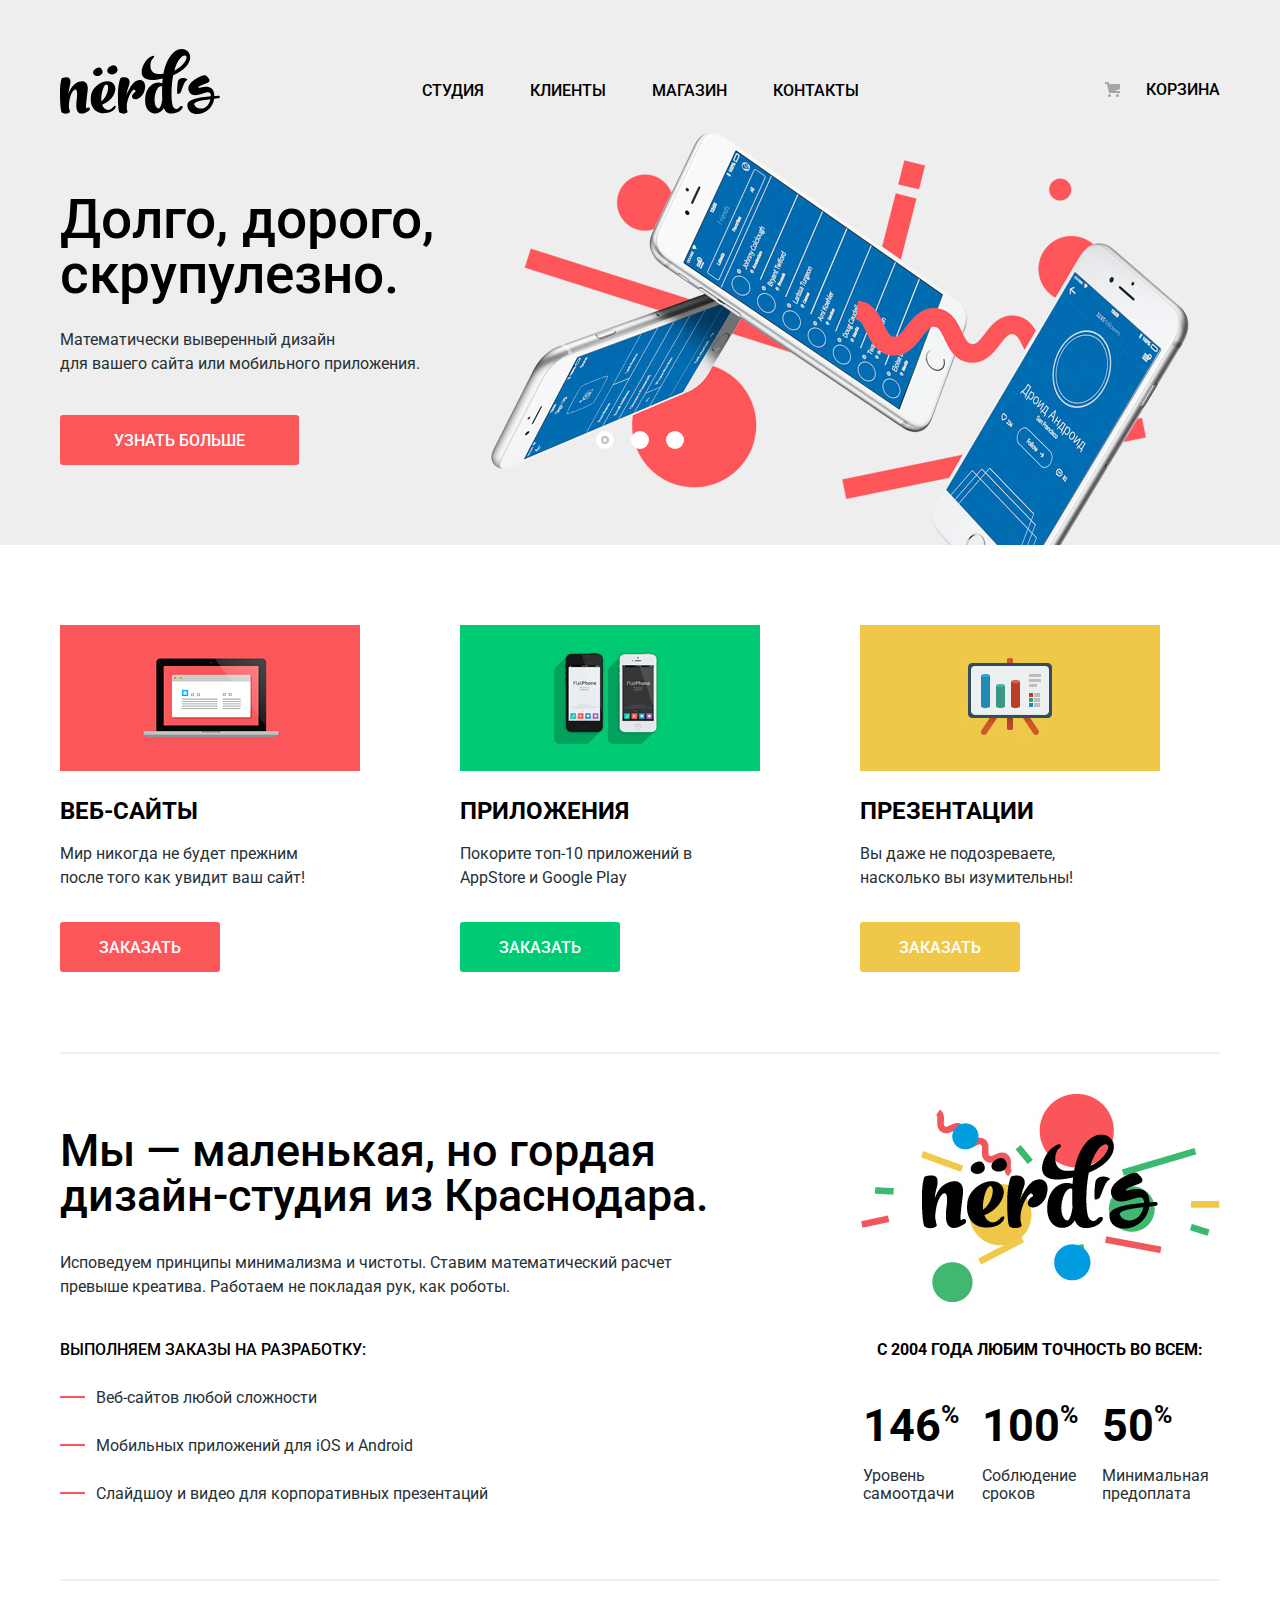
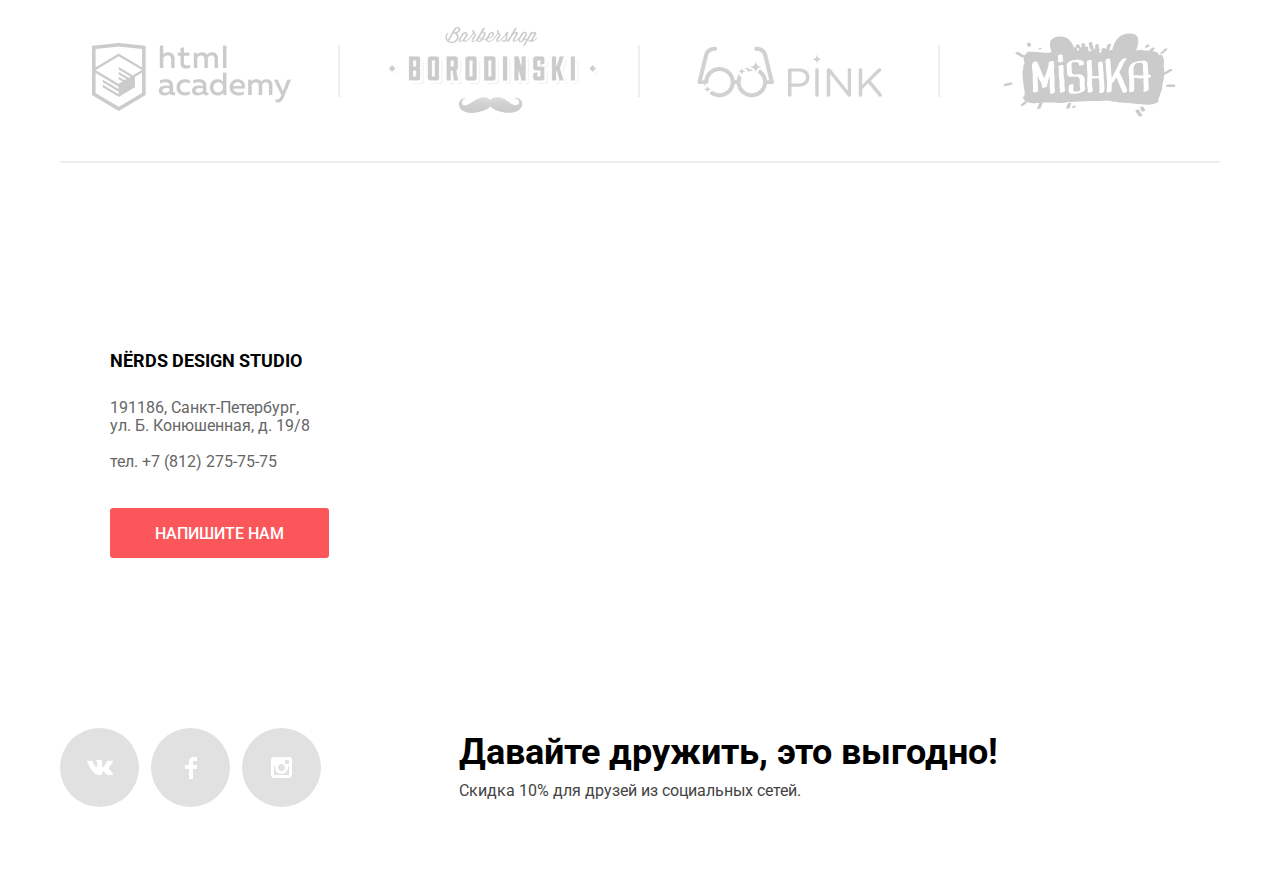
==== commit ac18adce: "Добавила неразрывные пробелы" ====
--- a/index.html
+++ b/index.html
@@ -5,7 +5,7 @@
     <meta charset="utf-8">
     <title>HTML Academy: Нёрдс</title>
     <link rel="stylesheet" href="css/normalize.css">
-    <link href="https://fonts.googleapis.com/css?family=Roboto:400,500,700" rel="stylesheet">
+    <link href="https://fonts.googleapis.com/css?family=Roboto:400,500,700&amp;subset=cyrillic" rel="stylesheet">
     <link rel="stylesheet" href="css/style.css">
 </head>
 
@@ -70,7 +70,7 @@
             <ul class="services__list">
                 <li class="services__item services__item_theme_sites">
                     <h3 class="services__title">Веб-сайты</h3>
-                    <p class="services__text">Мир никогда не будет прежним после того как увидит ваш сайт!</p>
+                    <p class="services__text">Мир никогда не будет прежним после&nbsp;того как увидит ваш сайт!</p>
                     <a class="services__button button" href="order.html">Заказать</a>
                 </li>
                 <li class="services__item services__item_theme_apps">
@@ -80,7 +80,7 @@
                 </li>
                 <li class="services__item services__item_theme_shows">
                     <h3 class="services__title">Презентации</h3>
-                    <p class="services__text">Вы даже не подозреваете, насколько вы изумительны!</p>
+                    <p class="services__text">Вы даже не подозреваете, насколько&nbsp;вы изумительны!</p>
                     <a class="services__button button services__button_color_yellow" href="order.html">Заказать</a>
                 </li>
             </ul>
@@ -144,7 +144,7 @@
                 <p class="write-us__title">NЁRDS DESIGN STUDIO</p>
                 <p class="write-us__contacts">
                     191186, Санкт-Петербург,
-                    ул. Б. Конюшенная, д. 19/8
+                    ул.&nbsp;Б.&nbsp;Конюшенная, д. 19/8
                 </p>
                 <p class="write-us__phone">
                     <a class="write-us__phone-link" href="tel:+78122757575">тел. +7 (812) 275-75-75</a>
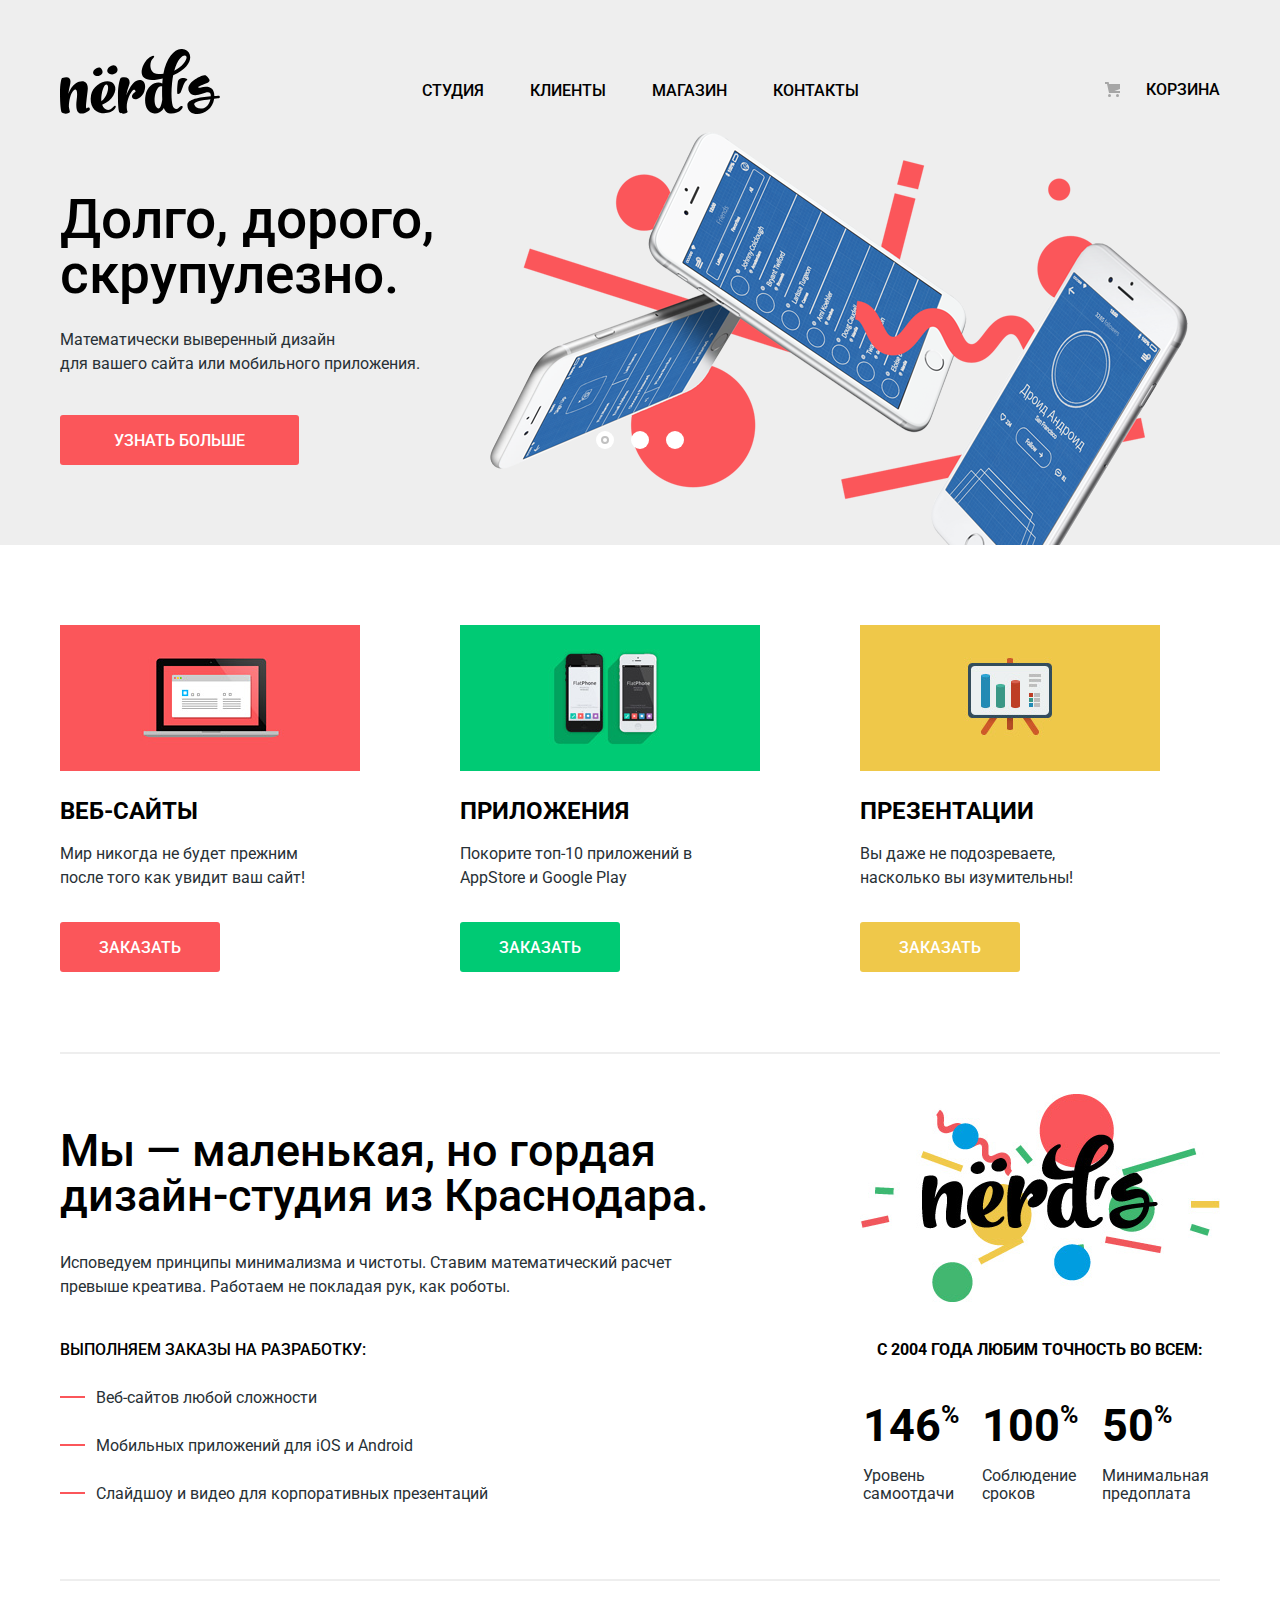
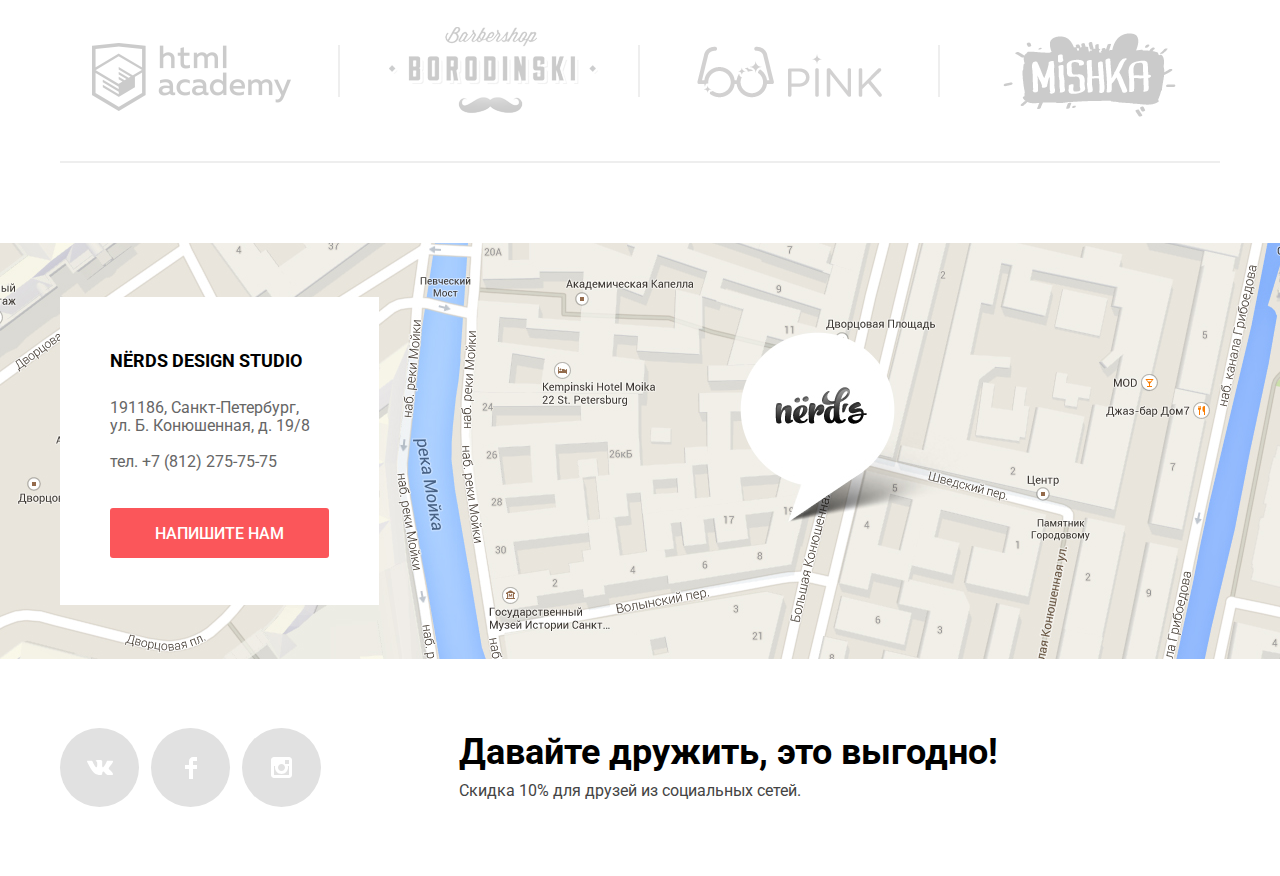
==== commit 21d4265a: "Сделала все, кроме минимизации и JS" ====
--- a/index.html
+++ b/index.html
@@ -136,9 +136,10 @@
     </main>
     <footer class="main-footer">
         <section class="map">
+            <img class="location-img" src="img/map.jpg" alt="Адрес компании: Санкт-Петербург, ул. Б. Конюшенная, д. 19/8" width="1440" height="416">
             <iframe aria-label="Адрес компании: Санкт-Петербург, ул. Б. Конюшенная, д. 19/8" class="location"
                 src="https://www.google.com/maps/embed?pb=!1m18!1m12!1m3!1d1998.6037872533261!2d30.320858715892275!3d59.93871648187617!2m3!1f0!2f0!3f0!3m2!1i1024!2i768!4f13.1!3m3!1m2!1s0x4696310fca145cc1%3A0x42b32648d8238007!2z0JHQvtC70YzRiNCw0Y8g0JrQvtC90Y7RiNC10L3QvdCw0Y8g0YPQuy4sIDE5LzgsINCh0LDQvdC60YIt0J_QtdGC0LXRgNCx0YPRgNCzLCAxOTExODY!5e0!3m2!1sru!2sru!4v1552822293714"
-                 style="border:0" allowfullscreen>
+                allowfullscreen>
             </iframe>
             <address class="write-us">
                 <p class="write-us__title">NЁRDS DESIGN STUDIO</p>
@@ -149,7 +150,7 @@
                 <p class="write-us__phone">
                     <a class="write-us__phone-link" href="tel:+78122757575">тел. +7 (812) 275-75-75</a>
                 </p>
-                <a class="write-us__link button" href="">Напишите нам</a>
+                <a class="write-us__link button" href="feedback.html">Напишите нам</a>
             </address>
         </section>
         <div class="main-footer__info container">
--- a/css/style.css
+++ b/css/style.css
@@ -110,7 +110,7 @@
     background-color: #e74246;
 }
 
-.button:active {
+.button:not(.button_gray-active):active {
     color: rgba(255, 255, 255, 0.3);
     -webkit-box-shadow: inset 0px 3px 0 0 rgba(0, 1, 1, 0.1);
             box-shadow: inset 0px 3px 0 0 rgba(0, 1, 1, 0.1);
@@ -182,7 +182,8 @@
 }
 
 .main-navigation__link:active, .shop-basket:active {
-    color: #e1e1e1;
+    color: rgba(0, 0, 0, 0.3);
+
 }
 
 .main-navigation__item_active .main-navigation__link {
@@ -245,15 +246,18 @@
 }
 
 .slider__main-item:nth-child(1) {
-    background-image: url(../img/slide1.jpg);
+    background-image: url(../img/slide1.png);
+    background-position: 396px 0px;
 }
 
 .slider__main-item:nth-child(2) {
-    background-image: url(../img/slide2.jpg);
+    background-image: url(../img/slide2.png);
+    background-position: 399px 0px;
 }
 
 .slider__main-item:nth-child(3) {
-    background-image: url(../img/slide3.jpg);
+    background-image: url(../img/slide3.png);
+    background-position: 401px 0px;
 }
 
 .slider__title {
@@ -598,6 +602,17 @@
     height: 416px;
     width: 100%;
     display: block;
+    border: 0;
+    position: absolute;
+    top: 0;
+}
+
+.location-img {
+    display: block;
+    margin: 0 auto;
+    min-width: 1200px;
+    height: 416px;
+    object-fit: cover;
 }
 
 .write-us {
@@ -784,6 +799,8 @@
     margin: 0;
     padding: 0;
     margin-left: auto;
+    flex-wrap: wrap;
+    padding-left: 20px;
 }
 
 .sort__title, .filter__title {
@@ -928,6 +945,7 @@
     background-color: transparent;
     border: none;
     cursor: pointer;
+    top: -11px;
 }
 
 .filter__price-lever-one {
@@ -1140,11 +1158,13 @@
     background-color: #dfdfdf;
 }
 
-.button_gray:active {
+.button_gray:not(.button_gray-active):active {
     color: #a9a9a9;
     -webkit-box-shadow: inset 0px 3px 0 0 rgba(0, 1, 1, 0.1);
             box-shadow: inset 0px 3px 0 0 rgba(0, 1, 1, 0.1);
     background-color: #d5d5d5;
+    border: none;
+    padding: 16px 21px;
 }
 
 .catalog {
@@ -1170,9 +1190,6 @@
     display: flex;
     -ms-flex-wrap: wrap;
         flex-wrap: wrap;
-    -webkit-box-pack: end;
-        -ms-flex-pack: end;
-            justify-content: flex-end;
     margin: 0;
     padding: 0;
     margin-bottom: 28px;
@@ -1220,11 +1237,23 @@
     z-index: -1;
 }
 
-.product:hover .product__desc, .product:focus-within .product__desc {
+.product:hover {
+    box-shadow: 0px 6px 15px 0 rgba(0, 1, 1, 0.25);
+}
+
+.product:hover .product__desc {
     z-index: 0;
 }
 
-.product:hover::before, .product:focus-within::before {
+.product:focus-within .product__desc {
+    z-index: 0;
+}
+
+.product:hover::before {
+    opacity: 1;
+}
+
+.product:focus-within::before {
     opacity: 1;
 }
 
@@ -1308,19 +1337,20 @@
     border-color: #dfdfdf;
 }
 
-.button_gray:active {
+/* .button_gray:active {
     color: #a9a9a9;
     -webkit-box-shadow: inset 0px 3px 0 0 rgba(0, 1, 1, 0.1);
             box-shadow: inset 0px 3px 0 0 rgba(0, 1, 1, 0.1);
     background-color: #d5d5d5;
     border-color: #d5d5d5;
-}
+} */
 
 .button_gray-active, .button_gray-active:hover, .button_gray-active:focus, .button_gray-active:active {
     background-color: transparent;
     border: 3px solid #dbdbdb;
     -webkit-box-sizing: border-box;
             box-sizing: border-box;
+            cursor: default;
 }
 
 .main-footer {
